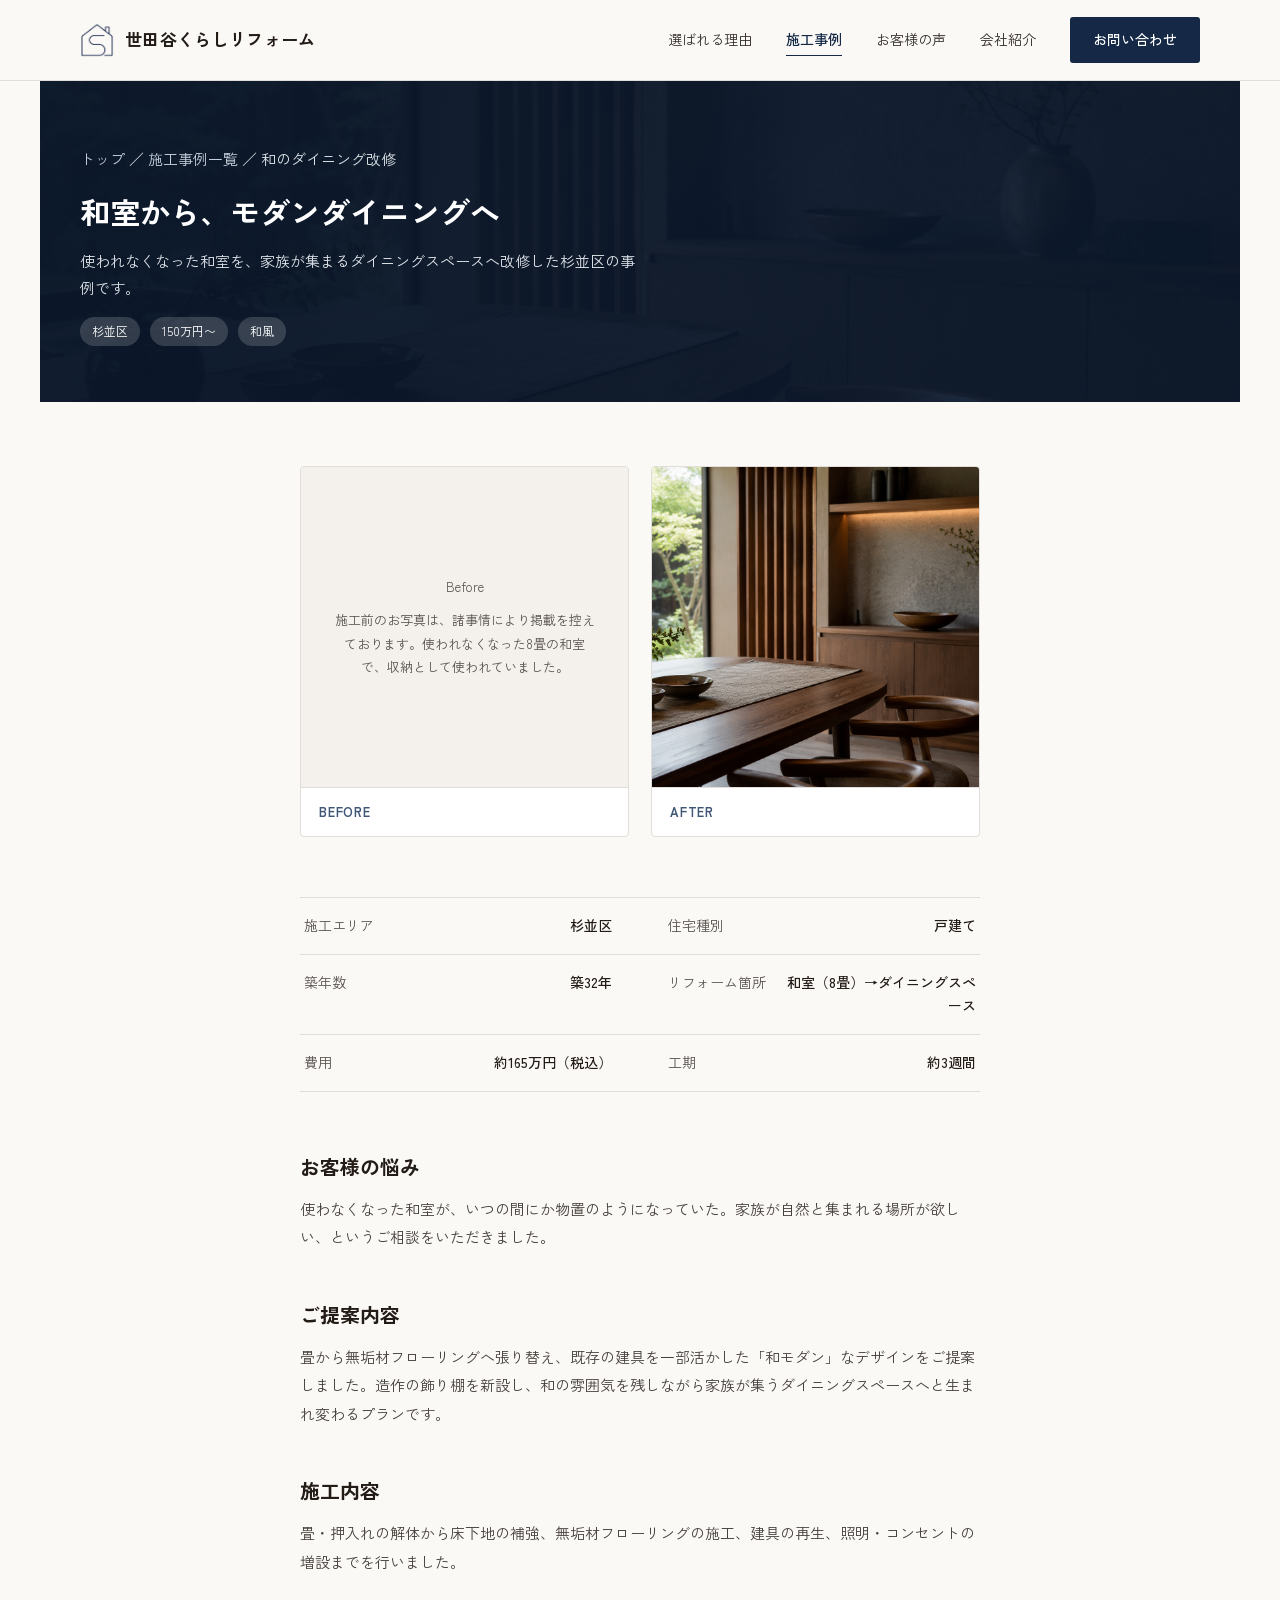
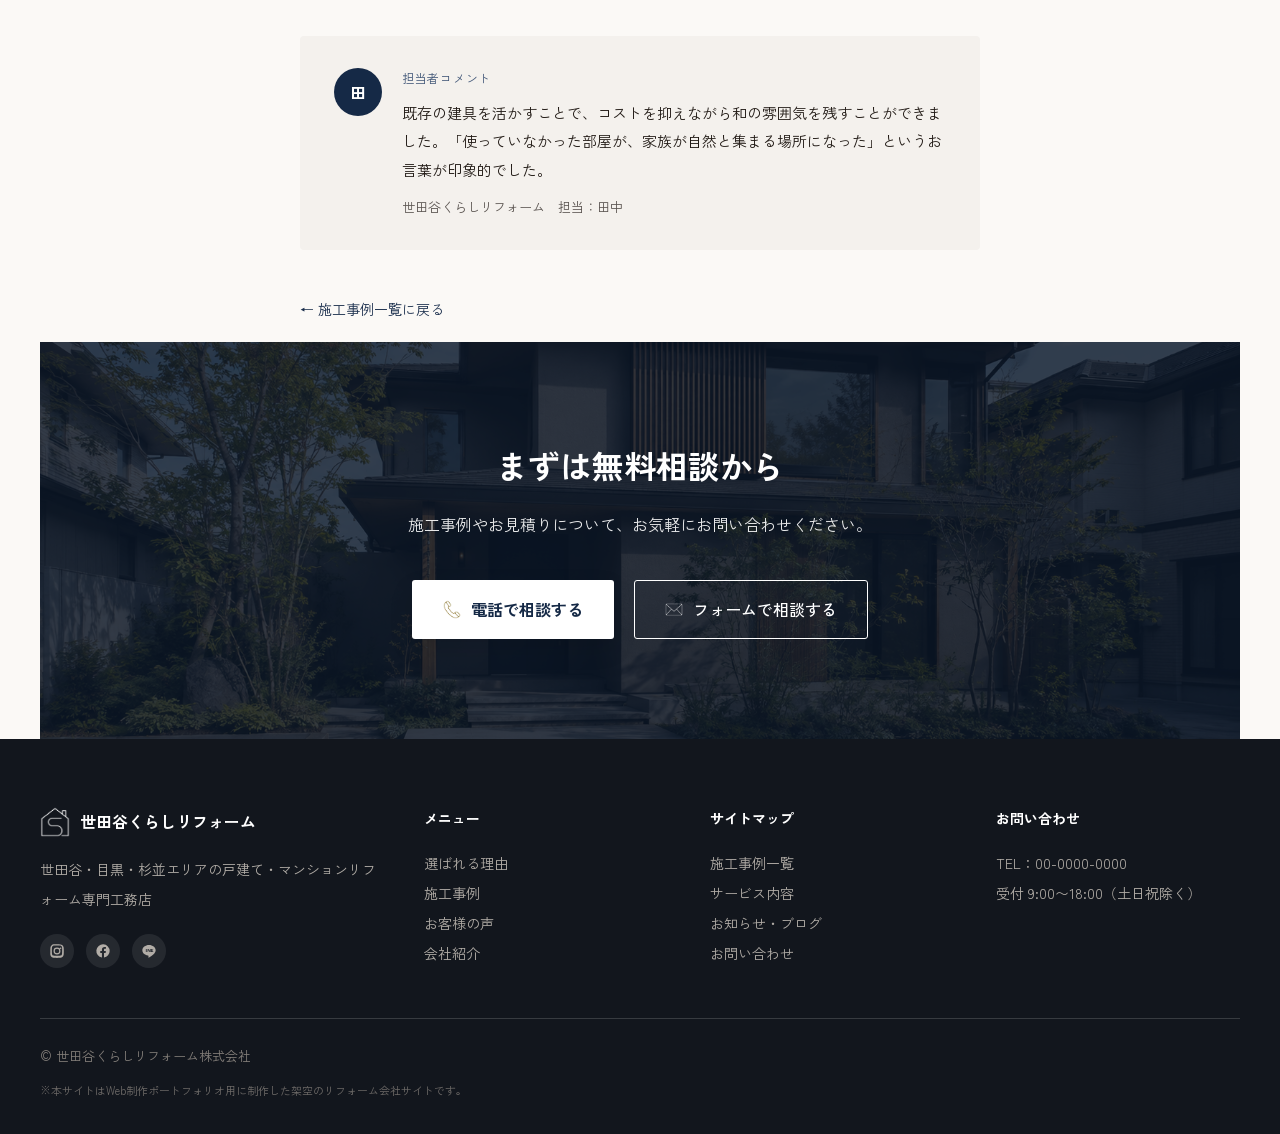
==== case-dining.html @ f4ac8269 "世田谷くらしリフォーム デモサイト 初回コミット 静的HTML/CSS/JSサイト。トップ・施工事例（一覧/詳細3件）・サービス内容・ お知らせブログ（WordPressヘッドレスCMS連携、デモモー" ====
<!DOCTYPE html>
<html lang="ja">
<head>
<meta charset="utf-8">
<meta name="viewport" content="width=device-width, initial-scale=1">
<title>和室からモダンダイニングへの改修事例（杉並区）｜世田谷くらしリフォーム</title>
<meta name="description" content="杉並区・築32年の戸建てで行った、使われなくなった和室をダイニングスペースへ改修した事例。既存の建具を活かしたご提案内容、費用・工期の目安をご紹介します。">
<link rel="canonical" href="https://setagaya-kurashi-reform-demo.example/case-dining.html">
<meta property="og:type" content="article">
<meta property="og:title" content="和室からモダンダイニングへの改修事例（杉並区）｜世田谷くらしリフォーム">
<meta property="og:description" content="築32年の戸建てで行った和室からダイニングへの改修事例。費用・工期の目安つき。">
<meta property="og:site_name" content="世田谷くらしリフォーム">
<meta property="og:image" content="assets/og-image.png">
<meta property="og:url" content="https://setagaya-kurashi-reform-demo.example/case-dining.html">
<meta property="og:locale" content="ja_JP">
<meta name="twitter:card" content="summary_large_image">
<link rel="icon" href="assets/favicon-32.png" type="image/png">
<link rel="apple-touch-icon" href="assets/apple-touch-icon.png">
<link rel="preconnect" href="https://fonts.googleapis.com">
<link rel="preconnect" href="https://fonts.gstatic.com" crossorigin>
<link href="https://fonts.googleapis.com/css2?family=Zen+Kaku+Gothic+New:wght@400;500;700&display=swap" rel="stylesheet">
<link rel="stylesheet" href="assets/css/style.css">
<!-- Google tag (gtag.js) — デモ用のプレースホルダー測定IDです。本番導入時は実際のGA4測定IDに差し替えてください -->
<script async src="https://www.googletagmanager.com/gtag/js?id=G-XXXXXXXXXX"></script>
<script>
  window.dataLayer = window.dataLayer || [];
  function gtag(){dataLayer.push(arguments);}
  gtag('js', new Date());
  gtag('config', 'G-XXXXXXXXXX');
</script>
</head>
<body>

<header class="site-header">
  <div class="header-inner">
    <a class="brand" href="index.html" aria-label="世田谷くらしリフォーム トップへ">
      <img src="assets/img/logo.png" alt="" class="brand-logo">
      <span class="brand-name">世田谷くらしリフォーム</span>
    </a>
    <nav class="gnav" aria-label="グローバルナビゲーション">
      <a href="index.html#reasons">選ばれる理由</a>
      <a href="case.html" class="is-current">施工事例</a>
      <a href="index.html#voice">お客様の声</a>
      <a href="index.html#company">会社紹介</a>
      <a class="btn btn-primary btn-sm" href="contact.html">お問い合わせ</a>
    </nav>
    <button type="button" class="menu-toggle" aria-label="メニューを開く" aria-expanded="false">
      <span></span><span></span><span></span>
    </button>
  </div>
</header>

<main>

  <section class="page-header">
    <img src="assets/img/case-dining.png" alt="" class="page-header-img">
    <div class="page-header-scrim"></div>
    <div class="page-header-inner">
      <p class="breadcrumb"><a href="index.html">トップ</a> ／ <a href="case.html">施工事例一覧</a> ／ 和のダイニング改修</p>
      <h1>和室から、モダンダイニングへ</h1>
      <p>使われなくなった和室を、家族が集まるダイニングスペースへ改修した杉並区の事例です。</p>
      <div class="case-detail-tags">
        <span class="case-tag case-tag--onlight">杉並区</span>
        <span class="case-tag case-tag--onlight">150万円〜</span>
        <span class="case-tag case-tag--onlight">和風</span>
      </div>
    </div>
  </section>

  <section class="section section-narrow">

    <div class="before-after-grid">
      <div class="ba-panel">
        <div class="ba-panel-placeholder">
          <span>Before</span>
          <span>施工前のお写真は、諸事情により掲載を控えております。使われなくなった8畳の和室で、収納として使われていました。</span>
        </div>
        <div class="ba-panel-label">BEFORE</div>
      </div>
      <div class="ba-panel">
        <div class="ba-panel-photo">
          <img src="assets/img/case-dining.png" alt="改修後のダイニングスペース">
        </div>
        <div class="ba-panel-label">AFTER</div>
      </div>
    </div>

    <div class="spec-grid reveal">
      <div class="spec-row"><span class="spec-label">施工エリア</span><span class="spec-value">杉並区</span></div>
      <div class="spec-row"><span class="spec-label">住宅種別</span><span class="spec-value">戸建て</span></div>
      <div class="spec-row"><span class="spec-label">築年数</span><span class="spec-value">築32年</span></div>
      <div class="spec-row"><span class="spec-label">リフォーム箇所</span><span class="spec-value">和室（8畳）→ダイニングスペース</span></div>
      <div class="spec-row"><span class="spec-label">費用</span><span class="spec-value">約165万円（税込）</span></div>
      <div class="spec-row"><span class="spec-label">工期</span><span class="spec-value">約3週間</span></div>
    </div>

    <div class="case-narrative reveal">
      <h2>お客様の悩み</h2>
      <p>使わなくなった和室が、いつの間にか物置のようになっていた。家族が自然と集まれる場所が欲しい、というご相談をいただきました。</p>
    </div>

    <div class="case-narrative reveal reveal-1">
      <h2>ご提案内容</h2>
      <p>畳から無垢材フローリングへ張り替え、既存の建具を一部活かした「和モダン」なデザインをご提案しました。造作の飾り棚を新設し、和の雰囲気を残しながら家族が集うダイニングスペースへと生まれ変わるプランです。</p>
    </div>

    <div class="case-narrative reveal reveal-2">
      <h2>施工内容</h2>
      <p>畳・押入れの解体から床下地の補強、無垢材フローリングの施工、建具の再生、照明・コンセントの増設までを行いました。</p>
    </div>

    <div class="staff-comment reveal">
      <div class="staff-comment-avatar">田</div>
      <div>
        <p class="staff-comment-label">担当者コメント</p>
        <p class="staff-comment-text">既存の建具を活かすことで、コストを抑えながら和の雰囲気を残すことができました。「使っていなかった部屋が、家族が自然と集まる場所になった」というお言葉が印象的でした。</p>
        <p class="staff-comment-name">世田谷くらしリフォーム　担当：田中</p>
      </div>
    </div>

    <p class="post-back"><a href="case.html">← 施工事例一覧に戻る</a></p>
  </section>

  <section class="cta">
    <img src="assets/img/cta-exterior.png" alt="施工実績のある住まいの外観" class="cta-img">
    <div class="cta-scrim"></div>
    <div class="cta-inner reveal">
      <h2>まずは無料相談から</h2>
      <p>施工事例やお見積りについて、お気軽にお問い合わせください。</p>
      <div class="cta-actions">
        <a href="tel:0000000000" class="btn btn-onlight">
          <img src="assets/img/icon-phone.png" alt="" class="btn-icon btn-icon--tint">電話で相談する
        </a>
        <a href="contact.html" class="btn btn-outline-onlight">
          <img src="assets/img/icon-mail.png" alt="" class="btn-icon btn-icon--white">フォームで相談する
        </a>
      </div>
    </div>
  </section>

</main>

<footer class="site-footer">
  <div class="footer-inner">
    <div class="footer-col footer-col--brand">
      <div class="footer-brand">
        <img src="assets/img/logo.png" alt="" class="footer-logo">
        <span>世田谷くらしリフォーム</span>
      </div>
      <p>世田谷・目黒・杉並エリアの戸建て・マンションリフォーム専門工務店</p>
      <div class="footer-social">
        <a href="#" aria-label="Instagram"><svg viewBox="0 0 24 24"><path d="M12 2c2.7 0 3.1 0 4.1.1 1.1 0 1.8.2 2.5.5.7.3 1.2.6 1.8 1.2.6.6.9 1.1 1.2 1.8.3.7.5 1.4.5 2.5.1 1 .1 1.4.1 4.1s0 3.1-.1 4.1c0 1.1-.2 1.8-.5 2.5-.3.7-.6 1.2-1.2 1.8-.6.6-1.1.9-1.8 1.2-.7.3-1.4.5-2.5.5-1 .1-1.4.1-4.1.1s-3.1 0-4.1-.1c-1.1 0-1.8-.2-2.5-.5-.7-.3-1.2-.6-1.8-1.2-.6-.6-.9-1.1-1.2-1.8-.3-.7-.5-1.4-.5-2.5C2 15.1 2 14.7 2 12s0-3.1.1-4.1c0-1.1.2-1.8.5-2.5.3-.7.6-1.2 1.2-1.8.6-.6 1.1-.9 1.8-1.2.7-.3 1.4-.5 2.5-.5C8.9 2 9.3 2 12 2zm0 1.8c-2.6 0-3 0-4 .1-.9 0-1.4.2-1.7.3-.4.2-.7.3-1 .6-.3.3-.5.6-.6 1-.1.3-.3.8-.3 1.7-.1 1-.1 1.3-.1 4s0 3 .1 4c0 .9.2 1.4.3 1.7.2.4.3.7.6 1 .3.3.6.5 1 .6.3.1.8.3 1.7.3 1 .1 1.3.1 4 .1s3 0 4-.1c.9 0 1.4-.2 1.7-.3.4-.2.7-.3 1-.6.3-.3.5-.6.6-1 .1-.3.3-.8.3-1.7.1-1 .1-1.3.1-4s0-3-.1-4c0-.9-.2-1.4-.3-1.7-.2-.4-.3-.7-.6-1-.3-.3-.6-.5-1-.6-.3-.1-.8-.3-1.7-.3-1-.1-1.3-.1-4-.1zm0 3a5.2 5.2 0 1 1 0 10.4A5.2 5.2 0 0 1 12 6.8zm0 1.8a3.4 3.4 0 1 0 0 6.8 3.4 3.4 0 0 0 0-6.8zm5.4-2a1.2 1.2 0 1 1 0 2.4 1.2 1.2 0 0 1 0-2.4z"/></svg></a>
        <a href="#" aria-label="Facebook"><svg viewBox="0 0 24 24"><path d="M22 12a10 10 0 1 0-11.6 9.9v-7H7.9V12h2.5V9.8c0-2.5 1.5-3.9 3.8-3.9 1.1 0 2.2.2 2.2.2v2.4h-1.3c-1.2 0-1.6.8-1.6 1.6V12h2.8l-.4 2.9h-2.4v7A10 10 0 0 0 22 12z"/></svg></a>
        <a href="#" aria-label="LINE"><svg viewBox="0 0 24 24"><path d="M12 3C6.5 3 2 6.6 2 11c0 3.9 3.5 7.2 8.3 7.9.3.1.8.2.9.5.1.3.1.7 0 1l-.1.9c0 .3-.2 1 .9.6 1.1-.4 5.9-3.5 8-6C21.4 13.7 22 12.4 22 11c0-4.4-4.5-8-10-8zm-4.7 5.9h1.2v4.6H7.3V8.9zm2.6 0h1.2l2.2 3v-3h1.1v4.6H13l-2.2-3v3H9.9V8.9zm5.4 0h3v1H16v.8h1.9v1H16v.8h2.3v1h-3.4V8.9z"/></svg></a>
      </div>
    </div>
    <div class="footer-col">
      <p class="footer-heading">メニュー</p>
      <p><a href="index.html#reasons">選ばれる理由</a><br><a href="case.html">施工事例</a><br><a href="index.html#voice">お客様の声</a><br><a href="index.html#company">会社紹介</a></p>
    </div>
    <div class="footer-col">
      <p class="footer-heading">サイトマップ</p>
      <p><a href="case.html">施工事例一覧</a><br><a href="services.html">サービス内容</a><br><a href="blog.html">お知らせ・ブログ</a><br><a href="contact.html">お問い合わせ</a></p>
    </div>
    <div class="footer-col">
      <p class="footer-heading">お問い合わせ</p>
      <p>TEL：00-0000-0000<br>受付 9:00〜18:00（土日祝除く）</p>
    </div>
  </div>
  <div class="footer-bottom">© 世田谷くらしリフォーム株式会社</div>
  <p class="demo-note">※本サイトはWeb制作ポートフォリオ用に制作した架空のリフォーム会社サイトです。</p>
</footer>

<div class="mobile-fixed-cta">
  <a href="tel:0000000000" class="btn btn-onlight">
    <img src="assets/img/icon-phone.png" alt="" class="btn-icon btn-icon--tint">電話で相談
  </a>
  <a href="contact.html" class="btn btn-primary">無料相談・見積もり</a>
</div>

<script src="assets/js/main.js"></script>
</body>
</html>
---- assets/css/style.css ----
:root {
  --bg: oklch(98.2% 0.004 75);
  --text: oklch(23% 0.014 60);
  --text-muted: oklch(38% 0.01 60);
  --text-muted-2: oklch(45% 0.01 60);
  --link: oklch(30% 0.06 258);
  --link-hover: oklch(40% 0.07 258);
  --accent: oklch(28% 0.06 258);
  --accent-label: oklch(45% 0.06 258);
  --section-alt-bg: oklch(96% 0.006 75);
  --border: oklch(90% 0.006 75);
  --footer-bg: oklch(20% 0.015 258);
  --footer-border: oklch(35% 0.01 258);
  --footer-text: oklch(85% 0.01 75);
  --footer-text-muted: oklch(70% 0.01 75);
  --footer-link: oklch(75% 0.01 75);
  --footer-bottom: oklch(60% 0.01 75);
  --max-width: 1200px;
  --ease: cubic-bezier(.22, .78, .3, 1);
}

* { box-sizing: border-box; }

html { scroll-behavior: smooth; scroll-padding-top: 76px; }

body {
  margin: 0;
  font-family: 'Zen Kaku Gothic New', system-ui, sans-serif;
  color: var(--text);
  background: var(--bg);
  font-size: 16px;
  line-height: 1.7;
}

body.nav-open { overflow: hidden; }

img { display: block; max-width: 100%; }

a { color: var(--link); text-decoration: none; transition: color .2s var(--ease); }
a:hover { color: var(--link-hover); }

h1, h2, h3, h4, p { margin: 0; }
h1, h2, h3, h4 { font-weight: 700; line-height: 1.45; }

main { max-width: var(--max-width); margin: 0 auto; background: var(--bg); }

.eyebrow {
  font-size: 13px;
  color: var(--accent-label);
  letter-spacing: .14em;
  font-weight: 500;
  margin: 0 0 14px;
}
.eyebrow-center { text-align: center; }
.eyebrow-light { color: #fff; letter-spacing: .1em; opacity: .85; margin-bottom: 14px; font-size: 14px; }

.btn {
  display: inline-flex;
  align-items: center;
  gap: 10px;
  padding: 15px 30px;
  border-radius: 3px;
  font-size: 16px;
  font-weight: 700;
  border: 1.5px solid transparent;
  cursor: pointer;
  white-space: nowrap;
  transition: transform .25s var(--ease), box-shadow .25s var(--ease), background-color .2s var(--ease), color .2s var(--ease), border-color .2s var(--ease);
}
.btn:hover { transform: translateY(-2px); }
.btn-sm { padding: 10px 22px; font-size: 14px; font-weight: 500; }
.btn-primary { background: var(--accent); color: #fff; }
.btn-primary:hover { background: var(--link-hover); color: #fff; }
.btn-onlight { background: #fff; color: var(--accent); box-shadow: 0 10px 24px oklch(0% 0 0 / .1); }
.btn-onlight:hover { color: var(--accent); box-shadow: 0 14px 30px oklch(0% 0 0 / .16); }
.btn-outline-onlight { border-color: #fff; color: #fff; font-weight: 500; }
.btn-outline-onlight:hover { color: #fff; background: oklch(100% 0 0 / .1); }
.btn-outline { border-color: var(--accent); color: var(--accent); font-weight: 500; padding: 13px 30px; }
.btn-outline:hover { background: var(--accent); color: #fff; }
.btn-icon { width: 18px; }
.btn-icon--tint { filter: invert(15%) sepia(40%) saturate(1200%) hue-rotate(190deg); }
.btn-icon--white { filter: brightness(0) invert(1); }
.btn:disabled, .btn[aria-disabled="true"] { opacity: .5; cursor: not-allowed; transform: none; }

/* ===== ヘッダー ===== */
.site-header {
  position: sticky;
  top: 0;
  z-index: 30;
  background: oklch(98.2% 0.004 75 / .92);
  backdrop-filter: blur(6px);
  border-bottom: 1px solid var(--border);
  transition: box-shadow .25s var(--ease);
}
.site-header.is-scrolled { box-shadow: 0 6px 20px oklch(0% 0 0 / .05); }
.header-inner {
  max-width: var(--max-width);
  margin: 0 auto;
  display: flex;
  align-items: center;
  justify-content: space-between;
  padding: 17px 40px;
}
.brand { display: flex; align-items: center; gap: 11px; color: var(--text); min-width: 0; }
.brand-logo { width: 34px; height: 34px; flex-shrink: 0; }
.brand-name { font-size: 17px; font-weight: 700; letter-spacing: .02em; white-space: nowrap; }
.gnav { display: flex; align-items: center; gap: 34px; flex-shrink: 0; }
.gnav a:not(.btn) { font-size: 14px; color: oklch(30% 0.01 60); position: relative; padding: 4px 0; }
.gnav a:not(.btn)::after {
  content: '';
  position: absolute;
  left: 0; right: 100%;
  bottom: 0;
  height: 1px;
  background: var(--accent);
  transition: right .25s var(--ease);
}
.gnav a:not(.btn):hover::after { right: 0; }
.gnav a.is-current { color: var(--accent); font-weight: 500; }
.gnav a.is-current::after { right: 0; }

/* ハンバーガーボタン（デスクトップでは非表示） */
.menu-toggle {
  display: none;
  width: 40px;
  height: 40px;
  border: none;
  background: none;
  padding: 0;
  cursor: pointer;
  flex-direction: column;
  justify-content: center;
  align-items: center;
  gap: 6px;
  flex-shrink: 0;
}
.menu-toggle span {
  display: block;
  width: 22px;
  height: 2px;
  background: var(--text);
  border-radius: 1px;
  transition: transform .3s var(--ease), opacity .3s var(--ease);
}
.menu-toggle.is-open span:nth-child(1) { transform: translateY(8px) rotate(45deg); }
.menu-toggle.is-open span:nth-child(2) { opacity: 0; }
.menu-toggle.is-open span:nth-child(3) { transform: translateY(-8px) rotate(-45deg); }

/* ===== ファーストビュー ===== */
.hero {
  position: relative;
  height: 640px;
  display: flex;
  align-items: flex-end;
  overflow: hidden;
}
.hero-img { position: absolute; inset: 0; width: 100%; height: 100%; object-fit: cover; }
.hero-scrim {
  position: absolute;
  inset: 0;
  background: linear-gradient(0deg, oklch(15% 0.02 258 / .72) 0%, oklch(15% 0.02 258 / .15) 55%, oklch(15% 0.02 258 / .1) 100%);
}
.hero-inner { position: relative; padding: 0 40px 74px; max-width: 680px; }
.hero-inner h1 { color: #fff; font-size: 32px; font-weight: 700; line-height: 1.5; margin: 0 0 22px; }
.hero-lead { color: #fff; font-size: 16px; line-height: 1.8; margin: 0 0 34px; opacity: .92; }
.hero-actions { display: flex; gap: 16px; }
.hero-scroll { position: absolute; bottom: 26px; right: 40px; }
.hero-scroll img { width: 20px; filter: brightness(0) invert(1); opacity: .85; animation: bob 2.2s ease-in-out infinite; }
@keyframes bob { 0%, 100% { transform: translateY(0); } 50% { transform: translateY(6px); } }

/* ===== 汎用セクション ===== */
.section { padding: 80px 40px; }
.section-center { text-align: center; }
.section-alt { background: var(--section-alt-bg); }
.section h2 { font-size: 32px; font-weight: 700; margin: 0 0 58px; }
.h2-center { text-align: center; }
.section-lead { font-size: 16px; color: var(--text-muted); margin: 0 0 50px; text-align: center; }
.section-cta { text-align: center; margin-top: 42px; }

/* ===== 下層ページ共通：ページヘッダー ===== */
.page-header {
  position: relative;
  padding: 64px 40px 56px;
  overflow: hidden;
  background: var(--accent);
}
.page-header-img { position: absolute; inset: 0; width: 100%; height: 100%; object-fit: cover; opacity: .34; }
.page-header-scrim { position: absolute; inset: 0; background: linear-gradient(100deg, oklch(20% 0.04 258 / .92) 20%, oklch(20% 0.04 258 / .68) 100%); }
.page-header-inner { position: relative; max-width: var(--max-width); margin: 0 auto; }
.breadcrumb { font-size: 13px; color: oklch(85% 0.02 258); margin: 0 0 18px; }
.breadcrumb a { color: oklch(85% 0.02 258); }
.breadcrumb a:hover { color: #fff; }
.page-header h1 { color: #fff; font-size: 30px; margin: 0 0 14px; }
.page-header p { color: oklch(92% 0.01 258); font-size: 15px; max-width: 560px; line-height: 1.8; }

/* ===== 選ばれる3つの理由 ===== */
.reasons-grid { display: grid; grid-template-columns: repeat(3, 1fr); gap: 50px; }
.reason-icon { width: 52px; height: 52px; margin: 0 auto 22px; }
.reason-card h3 { font-size: 19px; font-weight: 700; margin: 0 0 13px; }
.reason-card p { font-size: 16px; color: var(--text-muted); }

/* ===== 施工事例（トップページの比較） ===== */
.compare { position: relative; border-radius: 3px; overflow: hidden; margin-bottom: 16px; }
.compare-img { width: 100%; height: 460px; object-fit: cover; }
.compare-tag {
  position: absolute;
  top: 20px;
  color: #fff;
  font-size: 14px;
  padding: 6px 15px;
  border-radius: 3px;
}
.compare-tag--before { left: 24px; background: oklch(15% 0.02 258 / .65); }
.compare-tag--after { right: 24px; background: oklch(28% 0.06 258 / .85); }
.compare-nav {
  position: absolute;
  top: 50%;
  transform: translateY(-50%);
  width: 36px;
  height: 36px;
  border-radius: 50%;
  border: none;
  background: #fff;
  display: flex;
  align-items: center;
  justify-content: center;
  box-shadow: 0 2px 8px oklch(0% 0 0 / .15);
  cursor: pointer;
  padding: 0;
  transition: transform .2s var(--ease);
}
.compare-nav:hover { transform: translateY(-50%) scale(1.08); }
.compare-nav--prev { left: 16px; }
.compare-nav--next { right: 16px; }
.compare-nav img { width: 14px; }
.compare-caption {
  position: absolute;
  bottom: 16px;
  left: 24px;
  color: #fff;
  font-size: 16px;
  text-shadow: 0 1px 4px oklch(0% 0 0 / .4);
}
.cases-grid { display: grid; grid-template-columns: repeat(3, 1fr); gap: 22px; margin-top: 34px; text-align: left; }
.case-card img { width: 100%; height: 180px; object-fit: cover; border-radius: 3px; margin-bottom: 13px; }
.case-card p { font-size: 16px; font-weight: 500; }

/* ===== 施工事例一覧ページ（ギャラリー＋フィルター） ===== */
.case-filter {
  display: flex;
  flex-wrap: wrap;
  align-items: center;
  gap: 14px;
  padding: 26px 28px;
  background: var(--section-alt-bg);
  border-radius: 4px;
  margin-bottom: 46px;
}
.case-filter-field { display: flex; flex-direction: column; gap: 6px; }
.case-filter-field label { font-size: 12px; color: var(--text-muted-2); letter-spacing: .04em; }
.case-filter-field select {
  appearance: none;
  font-family: inherit;
  font-size: 14px;
  color: var(--text);
  background: #fff url('data:image/svg+xml;utf8,<svg xmlns="http://www.w3.org/2000/svg" width="10" height="6"><path d="M0 0l5 6 5-6z" fill="%23334"/></svg>') no-repeat right 14px center;
  border: 1px solid var(--border);
  border-radius: 3px;
  padding: 10px 34px 10px 14px;
  min-width: 168px;
  cursor: pointer;
}
.case-filter-field select:focus { outline: 2px solid var(--accent); outline-offset: 1px; }
.case-filter-reset {
  margin-left: auto;
  align-self: flex-end;
  border: none;
  background: none;
  color: var(--accent-label);
  font-size: 13px;
  text-decoration: underline;
  cursor: pointer;
  padding: 10px 0;
}
.case-gallery { display: grid; grid-template-columns: repeat(3, 1fr); gap: 30px 26px; }
.case-gallery .case-card {
  border: 1px solid var(--border);
  border-radius: 4px;
  overflow: hidden;
  background: #fff;
  transition: box-shadow .3s var(--ease), transform .3s var(--ease);
}
.case-gallery .case-card:hover { box-shadow: 0 18px 36px oklch(0% 0 0 / .08); transform: translateY(-3px); }
.case-gallery .case-card img { height: 200px; margin-bottom: 0; }
.case-card-body { padding: 20px 22px 24px; }
.case-card-body p { margin-bottom: 0 !important; font-size: 16px; font-weight: 700; margin: 0 0 10px !important; }
.case-tags { display: flex; flex-wrap: wrap; gap: 8px; }
.case-tag {
  font-size: 12px;
  color: var(--accent-label);
  background: var(--section-alt-bg);
  border-radius: 100px;
  padding: 4px 12px;
}
.case-detail-link {
  display: inline-flex;
  align-items: center;
  gap: 6px;
  margin-top: 16px;
  font-size: 13px;
  font-weight: 500;
  color: var(--accent);
}
.case-card:has(.case-detail-link):hover { box-shadow: 0 18px 36px oklch(0% 0 0 / .08); transform: translateY(-3px); }
.case-empty { text-align: center; padding: 60px 20px; color: var(--text-muted); font-size: 15px; }

/* ===== お客様の声 ===== */
.voice-grid { display: grid; grid-template-columns: repeat(3, 1fr); gap: 32px; }
.voice-card {
  margin: 0;
  border: 1px solid var(--border);
  border-radius: 4px;
  padding: 34px 26px;
  text-align: left;
}
.voice-avatar {
  display: flex;
  align-items: center;
  justify-content: center;
  width: 44px;
  height: 44px;
  border-radius: 50%;
  background: oklch(90% 0.03 258);
  color: var(--accent);
  font-weight: 700;
  margin-bottom: 18px;
}
.voice-text { font-size: 16px; margin: 0 0 18px; }
.voice-author { font-size: 14px; color: var(--text-muted-2); font-style: normal; }

/* ===== 会社紹介 ===== */
.company-grid { display: grid; grid-template-columns: 1.1fr 1fr; gap: 58px; align-items: center; }
.company-media { position: relative; }
.company-img-main { width: 100%; height: 380px; object-fit: cover; border-radius: 4px; }
.company-img-sub {
  position: absolute;
  bottom: -34px;
  right: -30px;
  width: 190px;
  height: 140px;
  object-fit: cover;
  border-radius: 4px;
  border: 6px solid var(--bg);
  box-shadow: 0 8px 24px oklch(0% 0 0 / .12);
}
.company-copy p { font-size: 16px; color: oklch(30% 0.01 60); margin: 0 0 26px; }
.company-signature { font-size: 17px; font-weight: 700; margin: 0 !important; }

/* ===== サービス内容ページ ===== */
.services-grid { display: grid; grid-template-columns: repeat(3, 1fr); gap: 28px; }
.service-card {
  border: 1px solid var(--border);
  border-radius: 4px;
  overflow: hidden;
  background: #fff;
  transition: box-shadow .3s var(--ease), transform .3s var(--ease);
}
.service-card:hover { box-shadow: 0 18px 36px oklch(0% 0 0 / .08); transform: translateY(-3px); }
.service-card img { height: 168px; object-fit: cover; }
.service-card-body { padding: 24px 24px 28px; }
.service-card-body h3 { font-size: 18px; margin: 0 0 10px; }
.service-card-body p { font-size: 15px; color: var(--text-muted); }
.service-note {
  margin-top: 54px;
  background: var(--section-alt-bg);
  border-radius: 4px;
  padding: 34px 38px;
  display: flex;
  gap: 24px;
  align-items: center;
  flex-wrap: wrap;
}
.service-note p { font-size: 15px; color: var(--text-muted); flex: 1; min-width: 240px; }

/* ===== お知らせ・ブログページ（WordPress連携） ===== */
.blog-grid { display: grid; grid-template-columns: repeat(3, 1fr); gap: 30px 26px; }
.blog-card {
  display: block;
  color: var(--text);
  border: 1px solid var(--border);
  border-radius: 4px;
  overflow: hidden;
  background: #fff;
  transition: box-shadow .3s var(--ease), transform .3s var(--ease);
}
.blog-card:hover { box-shadow: 0 18px 36px oklch(0% 0 0 / .08); transform: translateY(-3px); color: var(--text); }
.blog-card-thumb { height: 168px; background: var(--section-alt-bg); }
.blog-card-thumb img { width: 100%; height: 100%; object-fit: cover; }
.blog-card-thumb-fallback {
  width: 100%; height: 100%;
  background: linear-gradient(135deg, var(--section-alt-bg) 0%, var(--border) 100%);
}
.blog-card-body { padding: 22px 22px 26px; }
.blog-meta { display: flex; align-items: center; gap: 10px; margin-bottom: 12px; }
.blog-date { font-size: 13px; color: var(--text-muted-2); letter-spacing: .02em; }
.blog-category {
  display: inline-flex;
  font-size: 11px;
  color: var(--accent);
  background: var(--section-alt-bg);
  border-radius: 100px;
  padding: 3px 11px;
}
.blog-card-body h3 { font-size: 17px; margin: 0 0 10px; line-height: 1.5; }
.blog-card-body p { font-size: 14px; color: var(--text-muted); }

.blog-pagination { display: flex; justify-content: center; gap: 10px; margin-top: 48px; }
.page-link {
  display: inline-flex;
  align-items: center;
  justify-content: center;
  width: 38px;
  height: 38px;
  border: 1px solid var(--border);
  border-radius: 3px;
  font-size: 14px;
  color: var(--text);
}
.page-link:hover { border-color: var(--accent); color: var(--accent); }
.page-link.is-current { background: var(--accent); border-color: var(--accent); color: #fff; }

.wp-loading, .wp-empty { text-align: center; padding: 60px 20px; color: var(--text-muted); font-size: 15px; grid-column: 1 / -1; }
.wp-error { text-align: center; padding: 60px 20px; color: oklch(48% 0.16 30); font-size: 14px; line-height: 1.8; grid-column: 1 / -1; background: oklch(96% 0.03 30); border-radius: 4px; }
.wp-error a { color: oklch(40% 0.16 30); text-decoration: underline; }

/* ===== 記事詳細ページ ===== */
.section-narrow { max-width: 760px; margin: 0 auto; padding: 64px 40px 20px; }
.post-breadcrumb { font-size: 13px; color: var(--text-muted-2); margin: 0 0 22px; }
.post-breadcrumb a { color: var(--text-muted-2); }
.post-breadcrumb a:hover { color: var(--link); }
.post-meta { display: flex; align-items: center; gap: 12px; margin-bottom: 16px; }
.post-title { font-size: 28px; line-height: 1.5; margin: 0 0 28px; }
.post-featured-img { width: 100%; height: auto; border-radius: 4px; margin-bottom: 36px; }
.post-content { font-size: 16px; line-height: 1.9; color: var(--text); }
.post-content p { margin: 0 0 24px; }
.post-content h2 { font-size: 22px; margin: 44px 0 18px; }
.post-content h3 { font-size: 18px; margin: 34px 0 14px; }
.post-content ul, .post-content ol { margin: 0 0 24px; padding-left: 1.4em; }
.post-content li { margin-bottom: 8px; }
.post-content img { width: 100%; height: auto; border-radius: 4px; margin: 12px 0 28px; }
.post-content blockquote {
  margin: 0 0 24px;
  padding: 4px 24px;
  border-left: 3px solid var(--accent);
  color: var(--text-muted);
}
.post-content a { text-decoration: underline; }
.post-back { margin-top: 48px; font-size: 14px; }

/* ===== お問い合わせページ ===== */
.contact-layout { display: grid; grid-template-columns: 1fr 1.3fr; gap: 64px; align-items: start; }
.contact-info { display: flex; flex-direction: column; gap: 30px; }
.contact-info-block { border: 1px solid var(--border); border-radius: 4px; padding: 26px 28px; }
.contact-info-block h3 { font-size: 15px; margin: 0 0 10px; }
.contact-info-block p { font-size: 15px; color: var(--text-muted); }
.contact-info-block .tel-number { font-size: 26px; font-weight: 700; color: var(--text); display: block; margin: 6px 0; }
.contact-info-block .tel-number:hover { color: var(--link); }

.contact-form { display: flex; flex-direction: column; gap: 22px; }
.form-row { display: flex; flex-direction: column; gap: 8px; }
.form-row label { font-size: 14px; font-weight: 500; }
.form-row .required { color: oklch(52% 0.18 30); font-size: 11px; margin-left: 6px; font-weight: 500; }
.form-row input,
.form-row select,
.form-row textarea {
  font-family: inherit;
  font-size: 15px;
  padding: 13px 16px;
  border: 1px solid var(--border);
  border-radius: 3px;
  background: #fff;
  color: var(--text);
}
.form-row input:focus,
.form-row select:focus,
.form-row textarea:focus { outline: 2px solid var(--accent); outline-offset: 1px; }
.form-row textarea { resize: vertical; min-height: 140px; }
.form-note { font-size: 13px; color: var(--text-muted-2); }
.form-note-result {
  font-size: 14px;
  color: var(--accent);
  background: var(--section-alt-bg);
  border-radius: 3px;
  padding: 16px 18px;
}
.contact-form .btn-primary { align-self: flex-start; margin-top: 6px; }

/* ===== お問い合わせCTA（トップページ） ===== */
.cta { position: relative; padding: 100px 40px; text-align: center; overflow: hidden; }
.cta-img { position: absolute; inset: 0; width: 100%; height: 100%; object-fit: cover; }
.cta-scrim { position: absolute; inset: 0; background: oklch(20% 0.04 258 / .82); }
.cta-inner { position: relative; }
.cta-inner h2 { color: #fff; font-size: 32px; margin: 0 0 22px; }
.cta-inner > p { color: #fff; font-size: 16px; opacity: .9; margin: 0 0 42px; }
.cta-actions { display: flex; gap: 20px; justify-content: center; }

/* ===== フッター ===== */
.site-footer { background: var(--footer-bg); color: var(--footer-text); padding: 68px 40px 34px; }
.footer-inner {
  max-width: var(--max-width);
  margin: 0 auto;
  display: grid;
  grid-template-columns: 1.4fr 1fr 1fr 1fr;
  gap: 42px;
  margin-bottom: 50px;
}
.footer-brand { display: flex; align-items: center; gap: 10px; margin-bottom: 17px; }
.footer-logo { width: 30px; height: 30px; filter: brightness(0) invert(1); }
.footer-brand span { font-size: 16px; font-weight: 700; color: #fff; }
.footer-col--brand p { font-size: 14px; color: var(--footer-text-muted); margin: 0; }
.footer-social { display: flex; gap: 12px; margin-top: 20px; }
.footer-social a {
  display: flex; align-items: center; justify-content: center;
  width: 34px; height: 34px; border-radius: 50%;
  background: oklch(100% 0 0 / .08); color: var(--footer-link);
  transition: background .2s var(--ease), color .2s var(--ease);
}
.footer-social a:hover { background: oklch(100% 0 0 / .16); color: #fff; }
.footer-social svg { width: 16px; height: 16px; fill: currentColor; }

/* ===== よくあるお悩み ===== */
.concern-list { max-width: 640px; margin: 0 auto; display: flex; flex-direction: column; gap: 18px; text-align: left; }
.concern-item { display: flex; gap: 14px; align-items: flex-start; font-size: 16px; color: var(--text); line-height: 1.8; }
.concern-check {
  flex-shrink: 0; width: 22px; height: 22px; margin-top: 2px; border-radius: 50%;
  background: var(--accent); color: #fff; display: flex; align-items: center; justify-content: center;
  font-size: 12px; font-weight: 700;
}
.concern-lead { text-align: center; font-size: 16px; color: var(--text-muted); margin: 34px 0 0; }

/* ===== お客様の声 写真つき ===== */
.voice-photo { width: 100%; height: 150px; object-fit: cover; border-radius: 4px 4px 0 0; margin: -1px -1px 0; display: block; }
.voice-card { padding: 0 0 34px; overflow: hidden; }
.voice-card-body { padding: 26px 24px 0; }
.footer-heading { font-size: 14px; font-weight: 700; color: #fff; margin: 0 0 17px; }
.footer-col p:not(.footer-heading) { font-size: 14px; line-height: 2.15; margin: 0; color: var(--footer-link); }
.footer-col a { color: var(--footer-link); }
.footer-bottom {
  max-width: var(--max-width);
  margin: 0 auto;
  border-top: 1px solid var(--footer-border);
  padding-top: 26px;
  font-size: 13px;
  color: var(--footer-bottom);
}
.demo-note {
  max-width: var(--max-width);
  margin: 14px auto 0;
  font-size: 11px;
  color: var(--footer-bottom);
  opacity: .8;
}

/* ===== 安心ポイント ===== */
.trust-grid { display: grid; grid-template-columns: repeat(4, 1fr); gap: 32px; margin-top: 56px; }
.trust-item { text-align: center; }
.trust-icon { width: 42px; height: 42px; margin: 0 auto 16px; }
.trust-badge {
  width: 42px; height: 42px; margin: 0 auto 16px;
  border-radius: 50%; background: var(--accent); color: #fff;
  display: flex; align-items: center; justify-content: center;
  font-weight: 700; font-size: 14px;
}
.trust-item h3 { font-size: 15px; margin: 0 0 8px; }
.trust-item p { font-size: 13px; color: var(--text-muted); line-height: 1.7; }

/* ===== 会社概要 ===== */
.company-facts { margin-top: 64px; border-top: 1px solid var(--border); padding-top: 44px; }
.company-facts-title { font-size: 18px; font-weight: 700; margin: 0 0 26px; text-align: center; }
.company-facts-grid { display: grid; grid-template-columns: 1fr 1fr; column-gap: 48px; }
.fact-row { display: flex; gap: 20px; padding: 14px 0; border-bottom: 1px solid var(--border); font-size: 14px; }
.fact-label { width: 108px; flex-shrink: 0; color: var(--text-muted-2); }
.fact-value { color: var(--text); }

/* ===== サービス価格 ===== */
.service-price { margin-top: 14px; font-size: 17px; font-weight: 700; color: var(--accent); }
.service-price-note { font-size: 12px; color: var(--text-muted-2); margin-top: 6px; font-weight: 400; line-height: 1.7; }
.price-disclaimer { margin: 30px 0 0; font-size: 13px; color: var(--text-muted-2); text-align: center; }

/* ===== 施工事例詳細ページ ===== */
.case-detail-tags { display: flex; gap: 10px; margin-top: 16px; flex-wrap: wrap; }
.case-tag--onlight { background: oklch(100% 0 0 / .16); color: #fff; }

.before-after-grid { display: grid; grid-template-columns: 1fr 1fr; gap: 22px; margin-bottom: 60px; }
.ba-panel { border-radius: 4px; overflow: hidden; border: 1px solid var(--border); background: #fff; }
.ba-panel-photo { height: 320px; }
.ba-panel-photo img { width: 100%; height: 100%; object-fit: cover; }
.ba-panel-placeholder {
  height: 320px; display: flex; flex-direction: column; align-items: center; justify-content: center;
  background: var(--section-alt-bg); color: var(--text-muted-2); font-size: 13px; text-align: center;
  padding: 0 32px; gap: 10px; line-height: 1.8;
}
.ba-panel-label {
  padding: 13px 18px; font-size: 13px; font-weight: 700; letter-spacing: .06em;
  color: var(--accent-label); border-top: 1px solid var(--border);
}
.ba-compare { grid-column: 1 / -1; }

.spec-grid { display: grid; grid-template-columns: 1fr 1fr; border-top: 1px solid var(--border); margin-bottom: 60px; }
.spec-row { display: flex; justify-content: space-between; gap: 16px; padding: 16px 4px; border-bottom: 1px solid var(--border); font-size: 14px; }
.spec-row:nth-child(odd) { padding-right: 28px; }
.spec-row:nth-child(even) { padding-left: 28px; }
.spec-label { color: var(--text-muted-2); flex-shrink: 0; }
.spec-value { color: var(--text); text-align: right; font-weight: 500; }

.case-narrative { margin-bottom: 48px; }
.case-narrative h2 { font-size: 20px; margin: 0 0 14px; }
.case-narrative p { font-size: 15px; line-height: 1.9; color: var(--text-muted); }
.case-narrative img { width: 100%; height: 320px; object-fit: cover; border-radius: 4px; margin-top: 20px; }
.case-narrative-caption { font-size: 12px; color: var(--text-muted-2); margin-top: 8px; }

.staff-comment {
  display: flex; gap: 20px; align-items: flex-start;
  background: var(--section-alt-bg); border-radius: 4px; padding: 32px 34px; margin-top: 60px;
}
.staff-comment-avatar {
  width: 48px; height: 48px; border-radius: 50%; background: var(--accent); color: #fff;
  display: flex; align-items: center; justify-content: center; font-weight: 700; flex-shrink: 0;
}
.staff-comment-label { font-size: 12px; color: var(--accent-label); letter-spacing: .06em; margin: 0 0 10px; }
.staff-comment-text { font-size: 15px; line-height: 1.9; color: var(--text); margin: 0 0 12px; }
.staff-comment-name { font-size: 13px; color: var(--text-muted-2); }

/* ===== お問い合わせフォーム レイアウト調整 ===== */
.form-grid-2 { display: grid; grid-template-columns: 1fr 1fr; gap: 22px; }
.form-optional { color: var(--text-muted-2); font-size: 11px; margin-left: 6px; font-weight: 400; }

/* ===== モバイル固定CTA ===== */
.mobile-fixed-cta { display: none; }

/* ===== スクロール フェードインアップ ===== */
.reveal {
  opacity: 0;
  transform: translateY(28px);
  transition: opacity .7s var(--ease), transform .7s var(--ease);
}
.reveal.is-visible { opacity: 1; transform: translateY(0); }
.reveal-1.is-visible { transition-delay: .08s; }
.reveal-2.is-visible { transition-delay: .16s; }
.reveal-3.is-visible { transition-delay: .24s; }
.reveal-4.is-visible { transition-delay: .32s; }
.reveal-5.is-visible { transition-delay: .4s; }

@media (prefers-reduced-motion: reduce) {
  html { scroll-behavior: auto; }
  .reveal { opacity: 1; transform: none; transition: none; }
  .hero-scroll img { animation: none; }
}

/* ===== レスポンシブ ===== */
@media (max-width: 960px) {
  .reasons-grid, .voice-grid, .cases-grid, .case-gallery, .services-grid, .blog-grid { grid-template-columns: repeat(2, 1fr); }
  .footer-inner { grid-template-columns: 1fr 1fr; }
  .company-grid { grid-template-columns: 1fr; }
  .company-media { margin-bottom: 58px; }
  .contact-layout { grid-template-columns: 1fr; gap: 46px; }
  .trust-grid { grid-template-columns: repeat(2, 1fr); row-gap: 40px; }
  .company-facts-grid { grid-template-columns: 1fr; }
}

@media (max-width: 768px) {
  .header-inner { padding: 14px 20px; }
  .brand-logo { width: 28px; height: 28px; }
  .brand-name { font-size: 15px; }

  .menu-toggle { display: flex; }
  .gnav {
    position: fixed;
    top: 65px;
    left: 0;
    right: 0;
    flex-direction: column;
    align-items: stretch;
    gap: 0;
    background: var(--bg);
    border-bottom: 1px solid var(--border);
    max-height: 0;
    overflow: hidden;
    opacity: 0;
    transition: max-height .38s var(--ease), opacity .28s var(--ease);
    z-index: 25;
  }
  .gnav.is-open { max-height: 420px; opacity: 1; box-shadow: 0 16px 30px oklch(0% 0 0 / .08); }
  .gnav a:not(.btn) {
    padding: 18px 24px;
    border-bottom: 1px solid var(--border);
    font-size: 15px;
  }
  .gnav a:not(.btn)::after { display: none; }
  .gnav .btn-sm { margin: 18px 24px; justify-content: center; }

  .hero { height: 560px; }
  .hero-inner, .section, .cta, .site-footer, .page-header-inner, .page-header { padding-left: 20px; padding-right: 20px; }
  .hero-inner h1 { font-size: 26px; }
  .section { padding: 64px 20px; }
  .section h2 { font-size: 26px; margin-bottom: 44px; }
  .reasons-grid, .voice-grid, .cases-grid, .case-gallery, .services-grid, .blog-grid { grid-template-columns: 1fr; }
  .hero-actions, .cta-actions { flex-direction: column; }
  .compare-img { height: 280px; }
  .case-filter { flex-direction: column; align-items: stretch; }
  .case-filter-field select { min-width: 0; width: 100%; }
  .case-filter-reset { margin-left: 0; align-self: flex-start; }
  .blog-item { grid-template-columns: 1fr; gap: 8px; }
  .page-header { padding: 48px 20px 42px; }
  .page-header h1 { font-size: 24px; }

  .trust-grid { grid-template-columns: 1fr 1fr; gap: 28px 20px; margin-top: 44px; }
  .before-after-grid { grid-template-columns: 1fr; gap: 16px; }
  .ba-panel-photo, .ba-panel-placeholder { height: 240px; }
  .spec-grid { grid-template-columns: 1fr; }
  .spec-row:nth-child(odd), .spec-row:nth-child(even) { padding-left: 4px; padding-right: 4px; }
  .staff-comment { flex-direction: column; padding: 26px 24px; }
  .form-grid-2 { grid-template-columns: 1fr; gap: 20px; }

  body { padding-bottom: 76px; }
  .mobile-fixed-cta {
    display: flex;
    position: fixed;
    left: 0; right: 0; bottom: 0;
    z-index: 40;
    gap: 10px;
    padding: 10px 16px calc(10px + env(safe-area-inset-bottom));
    background: var(--footer-bg);
    box-shadow: 0 -6px 20px oklch(0% 0 0 / .18);
  }
  .mobile-fixed-cta a { flex: 1; justify-content: center; padding: 12px 10px; font-size: 14px; }
}

@media (max-width: 420px) {
  .footer-inner { grid-template-columns: 1fr; }
  .section h2 { font-size: 24px; }
  .trust-grid { grid-template-columns: 1fr 1fr; }
}
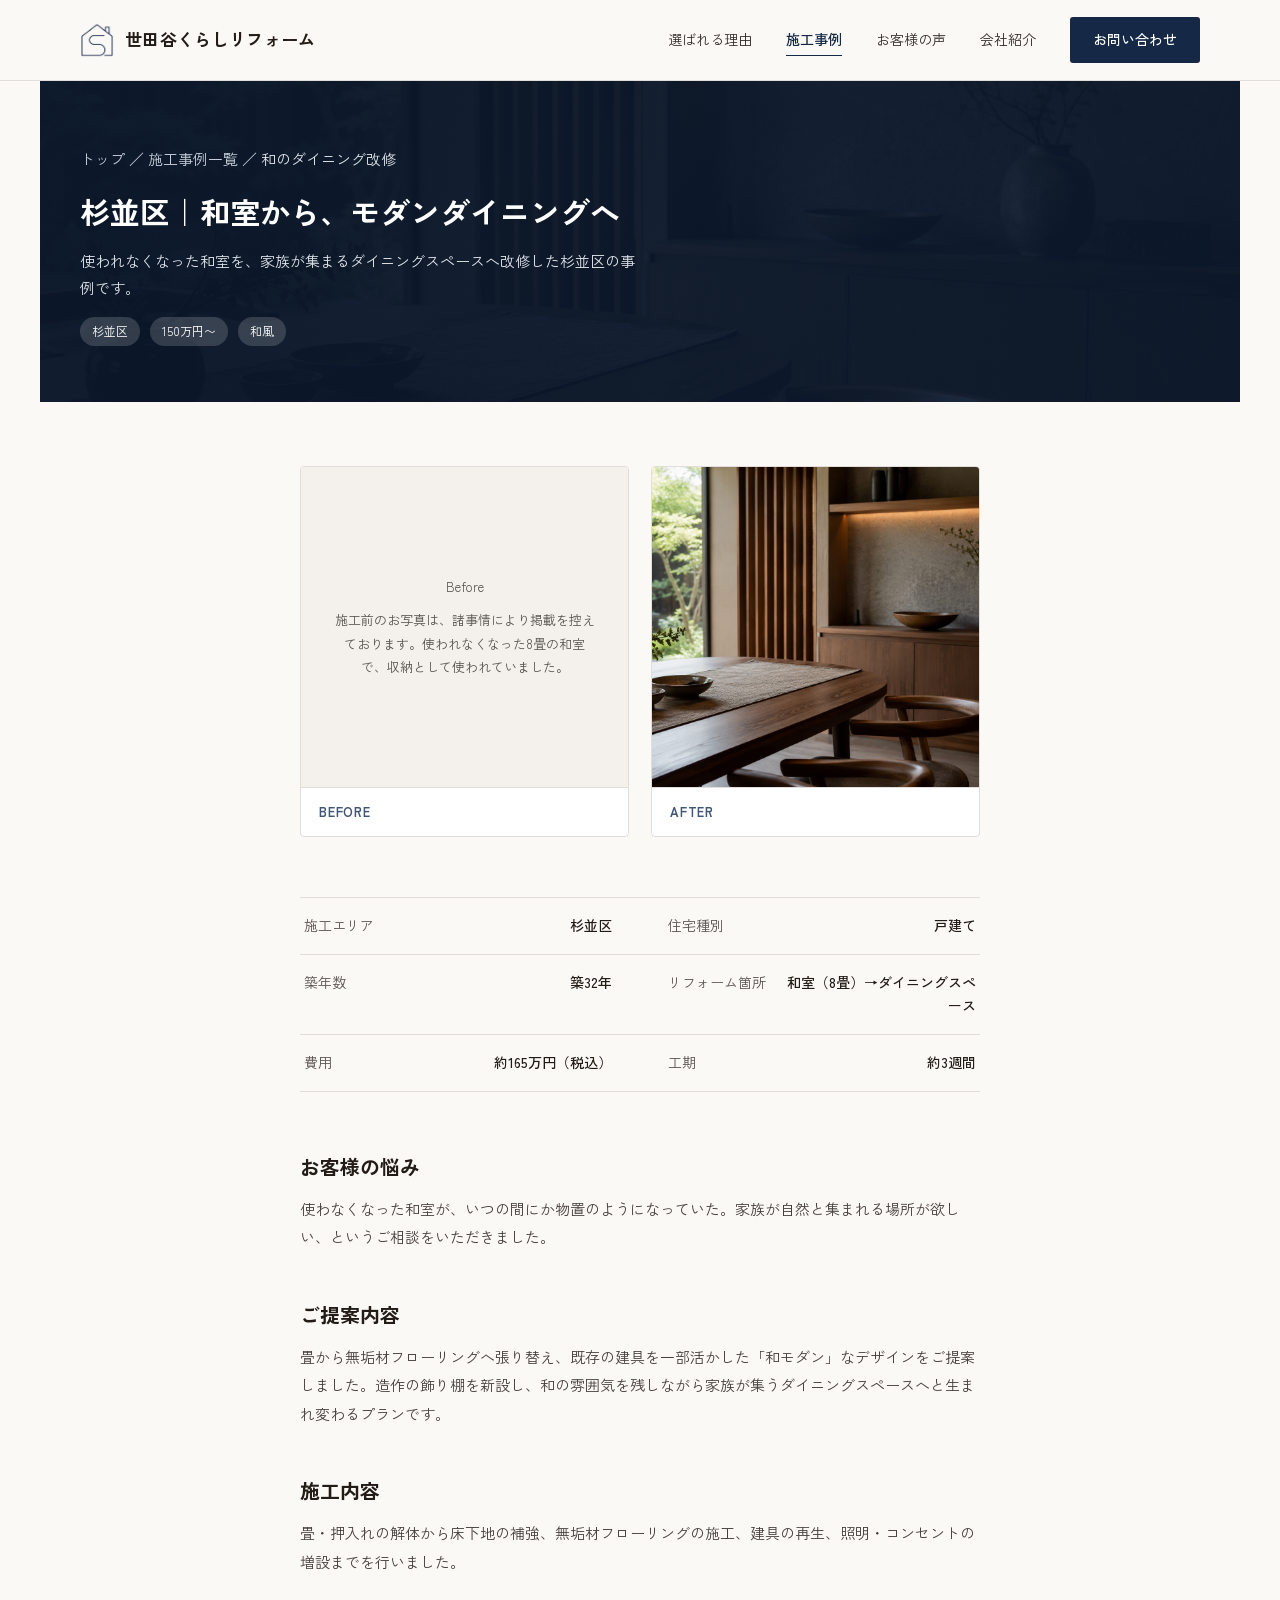
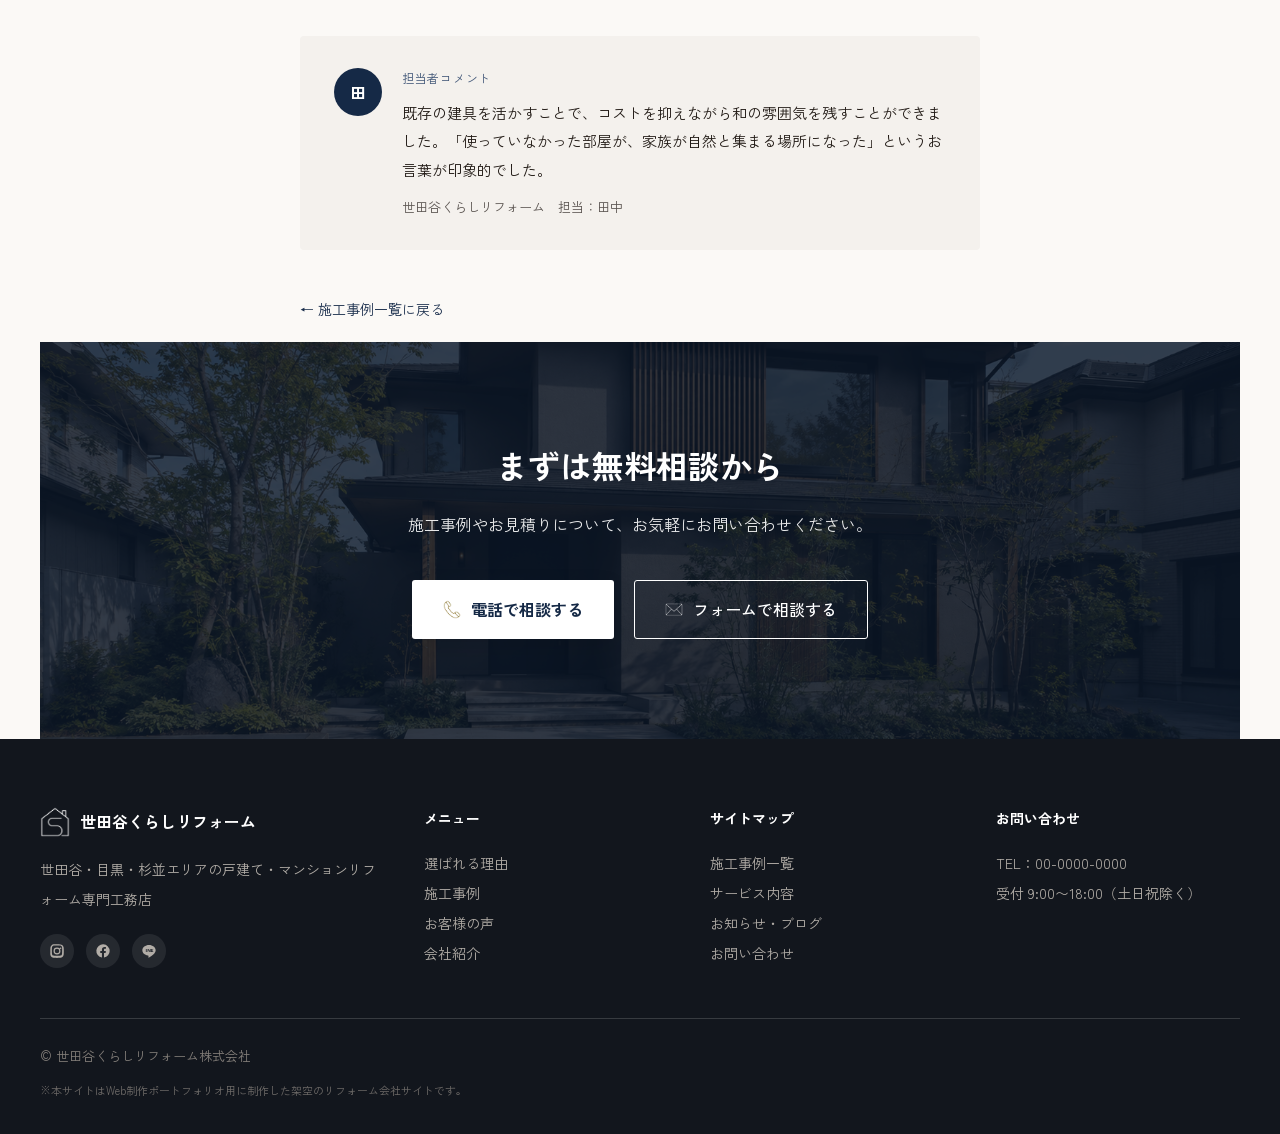
==== commit 5118a81e: "SEOキーワードを見出し(h2/h3)とalt文言に反映 「世田谷区 リフォーム」「目黒区 キッチンリフォーム」「杉並区 工務店」を 意識し、H1・主要見出し・施工事例カードにエリア×工事内容を自然な" ====
--- a/case-dining.html
+++ b/case-dining.html
@@ -57,7 +57,7 @@
     <div class="page-header-scrim"></div>
     <div class="page-header-inner">
       <p class="breadcrumb"><a href="index.html">トップ</a> ／ <a href="case.html">施工事例一覧</a> ／ 和のダイニング改修</p>
-      <h1>和室から、モダンダイニングへ</h1>
+      <h1>杉並区｜和室から、モダンダイニングへ</h1>
       <p>使われなくなった和室を、家族が集まるダイニングスペースへ改修した杉並区の事例です。</p>
       <div class="case-detail-tags">
         <span class="case-tag case-tag--onlight">杉並区</span>
--- a/assets/css/style.css
+++ b/assets/css/style.css
@@ -243,7 +243,7 @@
 }
 .cases-grid { display: grid; grid-template-columns: repeat(3, 1fr); gap: 22px; margin-top: 34px; text-align: left; }
 .case-card img { width: 100%; height: 180px; object-fit: cover; border-radius: 3px; margin-bottom: 13px; }
-.case-card p { font-size: 16px; font-weight: 500; }
+.case-card h3, .case-card p { font-size: 16px; font-weight: 500; margin: 0; }
 
 /* ===== 施工事例一覧ページ（ギャラリー＋フィルター） ===== */
 .case-filter {
@@ -293,7 +293,7 @@
 .case-gallery .case-card:hover { box-shadow: 0 18px 36px oklch(0% 0 0 / .08); transform: translateY(-3px); }
 .case-gallery .case-card img { height: 200px; margin-bottom: 0; }
 .case-card-body { padding: 20px 22px 24px; }
-.case-card-body p { margin-bottom: 0 !important; font-size: 16px; font-weight: 700; margin: 0 0 10px !important; }
+.case-card-body h3, .case-card-body p { margin-bottom: 0 !important; font-size: 16px; font-weight: 700; margin: 0 0 10px !important; }
 .case-tags { display: flex; flex-wrap: wrap; gap: 8px; }
 .case-tag {
   font-size: 12px;
@@ -537,6 +537,19 @@
   font-size: 12px; font-weight: 700;
 }
 .concern-lead { text-align: center; font-size: 16px; color: var(--text-muted); margin: 34px 0 0; }
+
+/* ===== 料金の目安（トップページ） ===== */
+.price-grid {
+  max-width: 720px; margin: 0 auto; background: #fff; border: 1px solid var(--border); border-radius: 4px; overflow: hidden;
+}
+.price-row {
+  display: flex; align-items: baseline; justify-content: space-between;
+  padding: 22px 32px; border-bottom: 1px solid var(--border); font-size: 16px;
+}
+.price-row:last-child { border-bottom: none; }
+.price-row-label { color: var(--text); font-weight: 500; }
+.price-row-value { color: var(--accent); font-weight: 700; font-size: 20px; white-space: nowrap; }
+.price-cta { text-align: center; margin-top: 36px; display: flex; flex-direction: column; align-items: center; gap: 16px; }
 
 /* ===== お客様の声 写真つき ===== */
 .voice-photo { width: 100%; height: 150px; object-fit: cover; border-radius: 4px 4px 0 0; margin: -1px -1px 0; display: block; }
@@ -714,6 +727,9 @@
   .page-header { padding: 48px 20px 42px; }
   .page-header h1 { font-size: 24px; }
 
+  .price-row { padding: 18px 20px; font-size: 15px; }
+  .price-row-value { font-size: 18px; }
+
   .trust-grid { grid-template-columns: 1fr 1fr; gap: 28px 20px; margin-top: 44px; }
   .before-after-grid { grid-template-columns: 1fr; gap: 16px; }
   .ba-panel-photo, .ba-panel-placeholder { height: 240px; }
